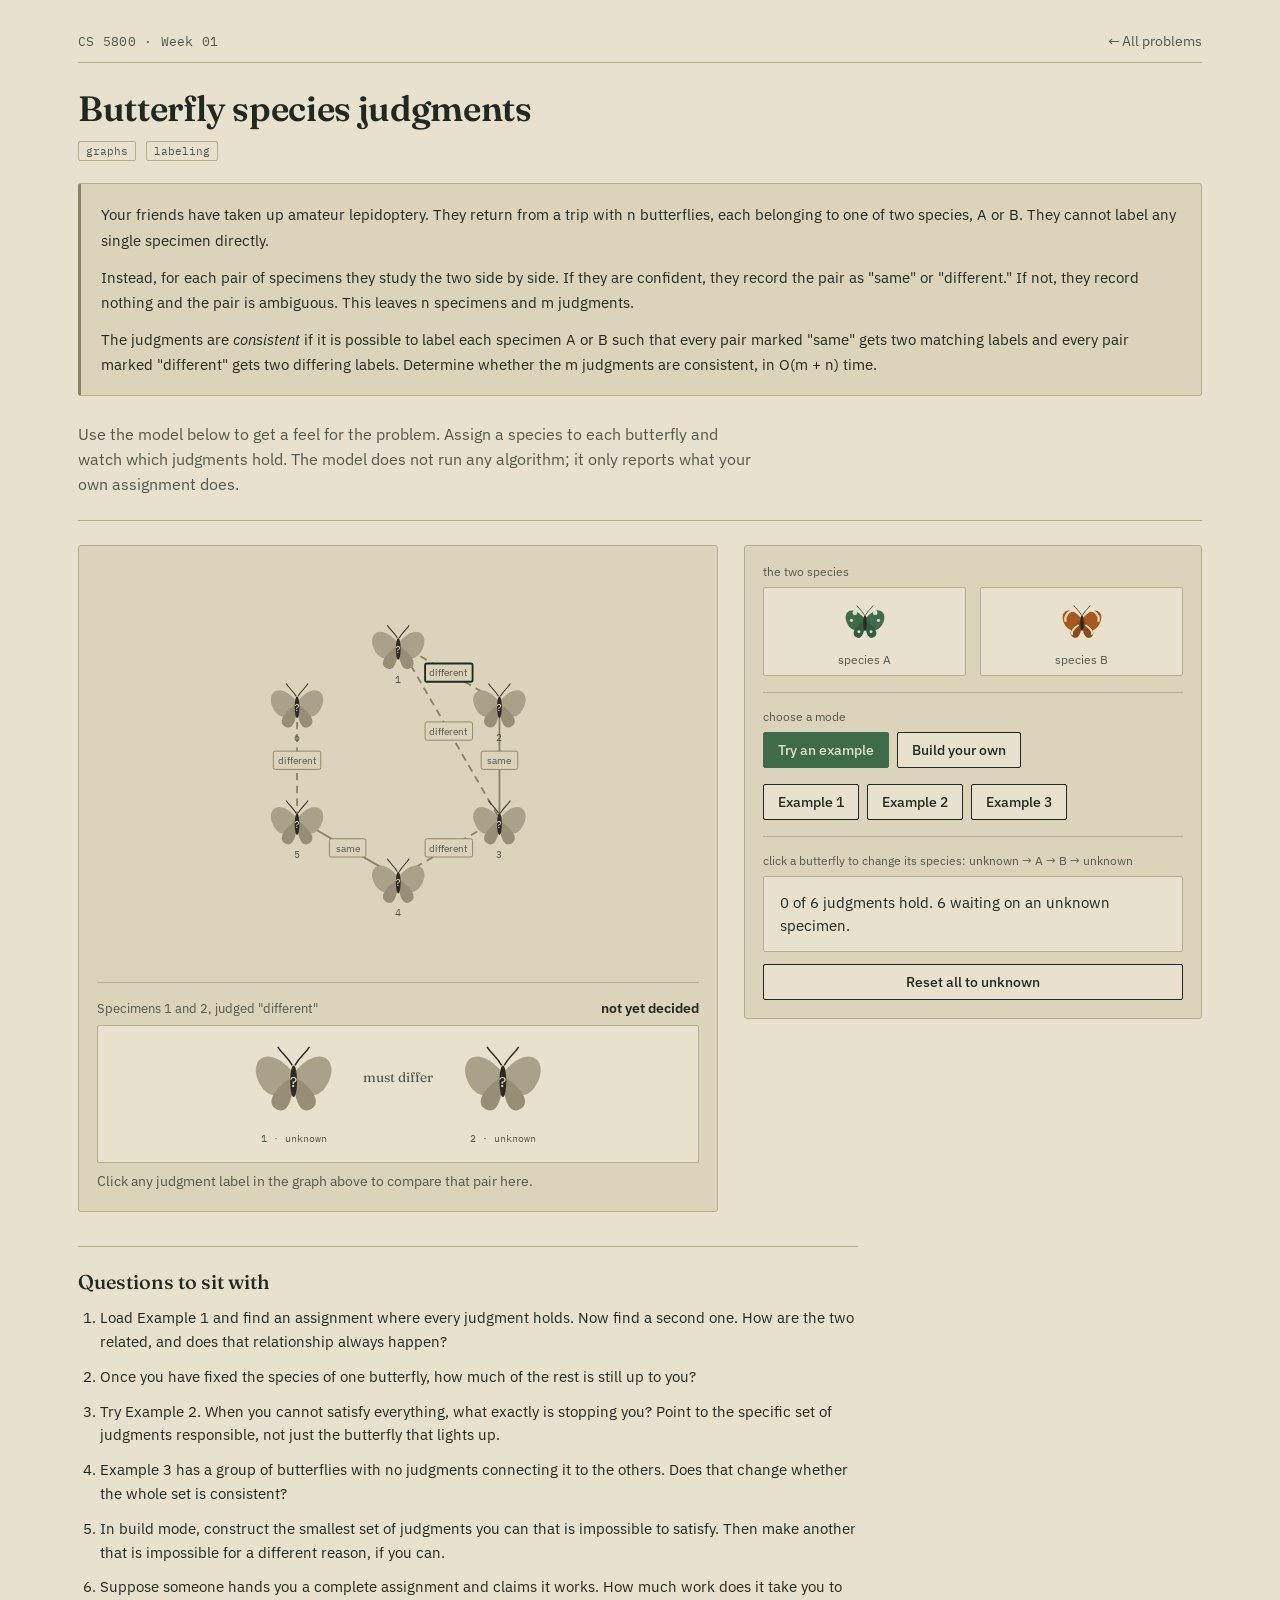
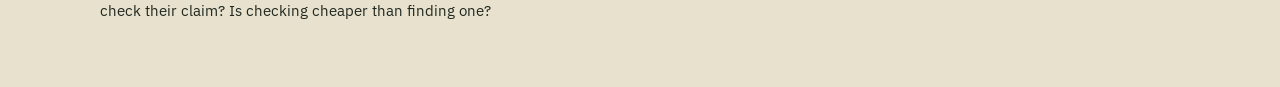
==== problems/week-01-butterflies.html @ 2894a3e3 "Set up CS 5800 recitation visualizations for static deploy The pages referenced a shared/ + problems" ====
<!DOCTYPE html>
<html lang="en">
<head>
<meta charset="UTF-8" />
<meta name="viewport" content="width=device-width, initial-scale=1.0" />
<title>Week 1 — Butterfly species judgments | CS 5800</title>
<meta name="description" content="Week 1: two butterfly species and pairwise same/different judgments. Assign species by hand and see which judgments hold. An interactive model for CS 5800 recitation." />
<meta name="color-scheme" content="light" />
<meta property="og:title" content="Week 1 - Butterfly species judgments | CS 5800" />
<meta property="og:description" content="Week 1: two butterfly species and pairwise same/different judgments. Assign species by hand and see which judgments hold. An interactive model for CS 5800 recitation." />
<meta property="og:type" content="website" />
<link rel="icon" href="../shared/favicon.svg" type="image/svg+xml" />
<link rel="preconnect" href="https://fonts.googleapis.com">
<link rel="preconnect" href="https://fonts.gstatic.com" crossorigin>
<link href="https://fonts.googleapis.com/css2?family=Fraunces:opsz,wght@9..144,400;9..144,500;9..144,600&family=IBM+Plex+Sans:wght@400;500;600&family=IBM+Plex+Mono:wght@400;500&display=swap" rel="stylesheet">
<link rel="stylesheet" href="../shared/site.css">
<style>

  .layout { display: grid; grid-template-columns: 1.4fr 1fr; gap: 26px; align-items: start; }
  @media (max-width: 880px) { .layout { grid-template-columns: 1fr; } }

  svg { width: 100%; height: auto; display: block; }

  .tray { margin-top: 16px; padding-top: 16px; border-top: 1px solid var(--line); }
  .tray-head { display: flex; justify-content: space-between; align-items: baseline; margin-bottom: 8px; }
  .tray-title { font-size: 0.8rem; color: var(--ink-soft); }
  .tray-verdict { font-size: 0.85rem; font-weight: 600; }
  .tray-verdict.holds { color: var(--moss-deep); }
  .tray-verdict.breaks { color: var(--alert); }
  #tray-svg { background: var(--paper); border: 1px solid var(--line); border-radius: 2px; }

  .mode-row { display: flex; gap: 8px; margin-bottom: 16px; }
  button.active.type-different { background: var(--rust); border-color: var(--rust); }
  .example-row, .build-row { display: flex; gap: 8px; flex-wrap: wrap; margin-bottom: 14px; }

  .status-box {
    background: var(--paper); border: 1px solid var(--line); border-radius: 2px;
    padding: 14px 16px; font-size: 0.95rem; line-height: 1.5; margin-bottom: 12px;
  }
  .status-box.all-good { border-color: var(--moss); background: var(--moss-soft); }
  .status-box.has-violation { border-color: var(--alert); background: #F4E3DE; }

  .species-key { display: flex; gap: 14px; margin-bottom: 14px; }
  .species-card {
    flex: 1; background: var(--paper); border: 1px solid var(--line);
    border-radius: 2px; padding: 8px; text-align: center;
  }
  .species-card svg { width: 54px; margin: 0 auto; }
  .species-card span { display: block; font-size: 0.78rem; color: var(--ink-soft); margin-top: 2px; }

  #graph-svg { overflow: visible; }
  #main-layer [tabindex]:focus-visible {
    outline: 2px solid var(--moss-deep);
    outline-offset: 3px;
  }

  #main-layer, #intro-layer { transition: opacity 0.7s ease; }
  .wing-l, .wing-r { transition: fill 0.35s ease, opacity 0.35s ease; }
  .flapping .wing-l, .flapping .wing-r { animation: flap 0.62s ease-in-out infinite; }
  @keyframes flap { 0%,100% { transform: scaleX(1); } 50% { transform: scaleX(0.6); } }

  .conflict-ring { animation: pulse-ring 1.5s ease-in-out infinite; transform-origin: 0px 6px; }
  @keyframes pulse-ring {
    0%, 100% { transform: scale(1); opacity: 0.95; }
    50% { transform: scale(1.12); opacity: 0.45; }
  }

  @media (prefers-reduced-motion: reduce) {
    .flapping .wing-l, .flapping .wing-r, .conflict-ring { animation: none; }
    #main-layer, #intro-layer, .wing-l, .wing-r { transition: none; }
  }

</style>
</head>
<body>
<div class="wrap">

  <div class="sitebar">
    <span class="course-mark">CS 5800 · Week 01</span>
    <a href="../index.html">&larr; All problems</a>
  </div>

  <h1>Butterfly species judgments</h1>
  <div class="meta-strip">
    <span class="tag">graphs</span>
    <span class="tag">labeling</span>
  </div>

  <div class="statement">
    <p>Your friends have taken up amateur lepidoptery. They return from a trip with n butterflies, each belonging to one of two species, A or B. They cannot label any single specimen directly.</p>
    <p>Instead, for each pair of specimens they study the two side by side. If they are confident, they record the pair as "same" or "different." If not, they record nothing and the pair is ambiguous. This leaves n specimens and m judgments.</p>
    <p>The judgments are <em>consistent</em> if it is possible to label each specimen A or B such that every pair marked "same" gets two matching labels and every pair marked "different" gets two differing labels. Determine whether the m judgments are consistent, in O(m + n) time.</p>
  </div>

  <p class="subtitle">Use the model below to get a feel for the problem. Assign a species to each butterfly and watch which judgments hold. The model does not run any algorithm; it only reports what your own assignment does.</p>

  <div class="divider" style="margin:24px 0;"></div>

  <div class="layout">

    <div class="panel">
      <svg id="graph-svg" viewBox="0 0 660 440" role="group"
           aria-label="Specimen graph. Each butterfly is a specimen; each label between two butterflies is a judgment. Tab to a butterfly and press Enter to change its species.">
        <g id="main-layer" style="opacity:0"></g>
        <g id="intro-layer" style="opacity:1" pointer-events="none"></g>
      </svg>

      <div class="tray">
        <div class="tray-head">
          <span class="tray-title" id="tray-title">Side-by-side comparison</span>
          <span class="tray-verdict" id="tray-verdict"></span>
        </div>
        <svg id="tray-svg" viewBox="0 0 660 150" role="img"
             aria-label="Side-by-side comparison of the selected pair of specimens"></svg>
        <p class="hint" style="margin-top:8px;">Click any judgment label in the graph above to compare that pair here.</p>
      </div>
    </div>

    <div class="panel">
      <p class="section-label">the two species</p>
      <div class="species-key">
        <div class="species-card"><svg id="key-a" viewBox="-40 -34 80 78"></svg><span>species A</span></div>
        <div class="species-card"><svg id="key-b" viewBox="-40 -34 80 78"></svg><span>species B</span></div>
      </div>

      <div class="divider"></div>

      <p class="section-label">choose a mode</p>
      <div class="mode-row">
        <button id="mode-examples" class="active">Try an example</button>
        <button id="mode-build">Build your own</button>
      </div>

      <div id="examples-controls">
        <div class="example-row">
          <button id="load-example-1">Example 1</button>
          <button id="load-example-2">Example 2</button>
          <button id="load-example-3">Example 3</button>
        </div>
      </div>

      <div id="build-controls" style="display:none;">
        <div class="build-row">
          <button id="add-node">+ Add butterfly</button>
          <button id="remove-node">- Remove last</button>
          <button id="clear-graph">Clear all</button>
        </div>
        <div class="build-row">
          <button id="edge-same" class="active">Mark pairs: same</button>
          <button id="edge-diff" class="type-different">Mark pairs: different</button>
        </div>
        <p class="hint">Click one butterfly, then another, to record a judgment between them. Repeat the same pair to remove it. Click a single butterfly twice to change its species instead.</p>
      </div>

      <div class="divider"></div>

      <p class="section-label">click a butterfly to change its species: unknown &rarr; A &rarr; B &rarr; unknown</p>
      <div id="status" class="status-box" role="status" aria-live="polite">Nothing assigned yet.</div>
      <button id="clear-labels" style="width:100%;">Reset all to unknown</button>
    </div>

  </div>

  <div class="questions wrap-narrow" style="padding:0;">
    <div class="divider" style="margin:34px 0 22px;"></div>
    <h2>Questions to sit with</h2>
    <ol>
      <li>Load Example 1 and find an assignment where every judgment holds. Now find a second one. How are the two related, and does that relationship always happen?</li>
      <li>Once you have fixed the species of one butterfly, how much of the rest is still up to you?</li>
      <li>Try Example 2. When you cannot satisfy everything, what exactly is stopping you? Point to the specific set of judgments responsible, not just the butterfly that lights up.</li>
      <li>Example 3 has a group of butterflies with no judgments connecting it to the others. Does that change whether the whole set is consistent?</li>
      <li>In build mode, construct the smallest set of judgments you can that is impossible to satisfy. Then make another that is impossible for a different reason, if you can.</li>
      <li>Suppose someone hands you a complete assignment and claims it works. How much work does it take you to check their claim? Is checking cheaper than finding one?</li>
    </ol>
  </div>

</div>

<script>

const NS = 'http://www.w3.org/2000/svg';
const mainLayer = document.getElementById('main-layer');
const introLayer = document.getElementById('intro-layer');
const traySvg = document.getElementById('tray-svg');

let nodes = [];
let edges = [];
let currentMode = 'examples';
let pendingEdgeType = 'same';
let pendingNode = null;
let selectedEdgeKey = null;
let introDone = false;
let focusKey = null;
let layoutMode = 'circle';
let animFrame = null;

const SPECIES = {
  A: { wing: '#3E6B4A', wingLower: '#325A3D', accent: '#CFE3C9', pattern: 'dots' },
  B: { wing: '#A8571E', wingLower: '#8E4716', accent: '#F6E2C4', pattern: 'stripes' },
  unknown: { wing: '#A9A288', wingLower: '#968F76', accent: '#CFC9B2', pattern: 'none' }
};

/* ---------- butterfly drawing ---------- */

function buildButterfly(labelKey, opts) {
  opts = opts || {};
  const sp = SPECIES[labelKey || 'unknown'];
  const g = document.createElementNS(NS, 'g');

  const wings = [
    { d: 'M0,0 C -21,-26 -38,-7 -23,12 C -13,23 -4,11 0,0 Z', cls: 'wing-l', fill: sp.wing, side: -1, upper: true },
    { d: 'M0,0 C 21,-26 38,-7 23,12 C 13,23 4,11 0,0 Z', cls: 'wing-r', fill: sp.wing, side: 1, upper: true },
    { d: 'M0,2 C -15,11 -23,24 -11,28 C -3,30 0,15 0,2 Z', cls: 'wing-l', fill: sp.wingLower, side: -1, upper: false },
    { d: 'M0,2 C 15,11 23,24 11,28 C 3,30 0,15 0,2 Z', cls: 'wing-r', fill: sp.wingLower, side: 1, upper: false }
  ];

  wings.forEach(w => {
    const p = document.createElementNS(NS, 'path');
    p.setAttribute('d', w.d);
    p.setAttribute('fill', w.fill);
    p.classList.add(w.cls);
    g.appendChild(p);
  });

  // species markings: A gets dots, B gets stripes, unknown gets nothing
  if (sp.pattern === 'dots') {
    [[-15, -9, 3.6], [15, -9, 3.6], [-20, 2, 2.4], [20, 2, 2.4], [-9, 19, 2.2], [9, 19, 2.2]].forEach(([cx, cy, r]) => {
      const c = document.createElementNS(NS, 'circle');
      c.setAttribute('cx', cx); c.setAttribute('cy', cy); c.setAttribute('r', r);
      c.setAttribute('fill', sp.accent);
      c.classList.add(cx < 0 ? 'wing-l' : 'wing-r');
      g.appendChild(c);
    });
  } else if (sp.pattern === 'stripes') {
    [-1, 1].forEach(dir => {
      const p1 = document.createElementNS(NS, 'path');
      p1.setAttribute('d', `M${dir * 8},-13 C ${dir * 20},-14 ${dir * 27},-4 ${dir * 24},4`);
      p1.setAttribute('stroke', sp.accent); p1.setAttribute('stroke-width', '3.4'); p1.setAttribute('fill', 'none');
      p1.classList.add(dir < 0 ? 'wing-l' : 'wing-r');
      g.appendChild(p1);
      const p2 = document.createElementNS(NS, 'path');
      p2.setAttribute('d', `M${dir * 5},9 C ${dir * 13},14 ${dir * 17},20 ${dir * 14},24`);
      p2.setAttribute('stroke', sp.accent); p2.setAttribute('stroke-width', '2.6'); p2.setAttribute('fill', 'none');
      p2.classList.add(dir < 0 ? 'wing-l' : 'wing-r');
      g.appendChild(p2);
    });
  }

  const body = document.createElementNS(NS, 'ellipse');
  body.setAttribute('cx', 0); body.setAttribute('cy', 6);
  body.setAttribute('rx', 2.6); body.setAttribute('ry', 12);
  body.setAttribute('fill', '#2B2A24');
  g.appendChild(body);

  [-1, 1].forEach(dir => {
    const ant = document.createElementNS(NS, 'path');
    ant.setAttribute('d', `M${dir},-6 C ${dir * 5},-13 ${dir * 9},-15 ${dir * 12},-20`);
    ant.setAttribute('stroke', '#2B2A24'); ant.setAttribute('stroke-width', 1.1); ant.setAttribute('fill', 'none');
    g.appendChild(ant);
  });

  if (!labelKey && opts.showQuestion !== false) {
    const q = document.createElementNS(NS, 'text');
    q.setAttribute('x', 0); q.setAttribute('y', 10);
    q.setAttribute('text-anchor', 'middle');
    q.setAttribute('font-family', 'IBM Plex Mono, monospace');
    q.setAttribute('font-size', 11); q.setAttribute('fill', '#E7E1CE');
    q.textContent = '?';
    g.appendChild(q);
  }

  return g;
}

/* ---------- layout ---------- */

function circleTargets() {
  const n = nodes.length;
  const cx = 330, cy = 215, r = n <= 1 ? 0 : Math.min(155, 62 + n * 11);
  const out = {};
  nodes.forEach((node, i) => {
    const theta = (2 * Math.PI * i) / Math.max(n, 1) - Math.PI / 2;
    out[node.id] = { x: cx + r * Math.cos(theta), y: cy + r * Math.sin(theta) };
  });
  return out;
}

// snap straight to the circle, skipping any in-flight animation
function layoutNodes() {
  if (animFrame) { cancelAnimationFrame(animFrame); animFrame = null; }
  const targets = circleTargets();
  nodes.forEach(node => { node.x = targets[node.id].x; node.y = targets[node.id].y; });
  layoutMode = 'circle';
}

function bipartiteTargets() {
  const colA = nodes.filter(n => n.label === 'A');
  const colB = nodes.filter(n => n.label === 'B');
  const out = {};
  const place = (list, x) => {
    const top = 75, bottom = 355;
    list.forEach((node, i) => {
      const y = list.length === 1
        ? (top + bottom) / 2
        : top + (bottom - top) * (i / (list.length - 1));
      out[node.id] = { x, y };
    });
  };
  place(colA, 190);
  place(colB, 470);
  return out;
}

const prefersReducedMotion = window.matchMedia
  && window.matchMedia('(prefers-reduced-motion: reduce)').matches;

function animateTo(targets, duration) {
  if (animFrame) { cancelAnimationFrame(animFrame); animFrame = null; }
  const start = {};
  nodes.forEach(n => start[n.id] = { x: n.x, y: n.y });

  if (prefersReducedMotion) {
    nodes.forEach(n => { if (targets[n.id]) { n.x = targets[n.id].x; n.y = targets[n.id].y; } });
    renderGraph();
    return;
  }

  const t0 = performance.now();
  const ease = t => t < 0.5 ? 4 * t * t * t : 1 - Math.pow(-2 * t + 2, 3) / 2;

  function step(now) {
    const p = Math.min((now - t0) / duration, 1);
    const k = ease(p);
    nodes.forEach(n => {
      const s = start[n.id], tgt = targets[n.id];
      if (!s || !tgt) return;
      n.x = s.x + (tgt.x - s.x) * k;
      n.y = s.y + (tgt.y - s.y) * k;
    });
    renderGraph();
    if (p < 1) { animFrame = requestAnimationFrame(step); }
    else { animFrame = null; }
  }
  animFrame = requestAnimationFrame(step);
}

function allJudgmentsHold() {
  return edges.length > 0
    && nodes.every(n => n.label)
    && edges.every(e => edgeStatus(e) === 'satisfied');
}

function checkLayout() {
  const solved = allJudgmentsHold();
  if (solved && layoutMode !== 'bipartite') {
    layoutMode = 'bipartite';
    animateTo(bipartiteTargets(), 1000);
  } else if (!solved && layoutMode !== 'circle') {
    layoutMode = 'circle';
    animateTo(circleTargets(), 750);
  }
}

function edgeKey(a, b) { return a < b ? a + '-' + b : b + '-' + a; }
function findEdge(a, b) { return edges.find(e => edgeKey(e.a, e.b) === edgeKey(a, b)); }
function getNode(id) { return nodes.find(n => n.id === id); }

function edgeStatus(e) {
  const a = getNode(e.a), b = getNode(e.b);
  if (!a || !b || !a.label || !b.label) return 'neutral';
  const ok = e.type === 'same' ? a.label === b.label : a.label !== b.label;
  return ok ? 'satisfied' : 'violated';
}

/* ---------- main render ---------- */

function renderGraph() {
  const hadFocus = mainLayer.contains(document.activeElement);
  mainLayer.innerHTML = '';

  if (layoutMode === 'bipartite') {
    const rule = document.createElementNS(NS, 'line');
    rule.setAttribute('x1', 330); rule.setAttribute('y1', 58);
    rule.setAttribute('x2', 330); rule.setAttribute('y2', 400);
    rule.setAttribute('stroke', '#B7AD8E');
    rule.setAttribute('stroke-width', 1);
    rule.setAttribute('stroke-dasharray', '3,6');
    mainLayer.appendChild(rule);

    [['species A', 190, '#2C4F36'], ['species B', 470, '#7E3F13']].forEach(([txt, x, col]) => {
      const h = document.createElementNS(NS, 'text');
      h.setAttribute('x', x); h.setAttribute('y', 38);
      h.setAttribute('text-anchor', 'middle');
      h.setAttribute('font-family', 'Fraunces, serif');
      h.setAttribute('font-size', 17);
      h.setAttribute('fill', col);
      h.textContent = txt;
      mainLayer.appendChild(h);
    });
  }

  edges.forEach(e => {
    const a = getNode(e.a), b = getNode(e.b);
    if (!a || !b) return;
    const key = edgeKey(e.a, e.b);
    const status = edgeStatus(e);
    let stroke = '#8A8365', width = 2;
    if (status === 'satisfied') { stroke = '#3E6B4A'; width = 3.4; }
    if (status === 'violated') { stroke = '#8E2B1F'; width = 3.8; }

    const line = document.createElementNS(NS, 'line');
    line.setAttribute('x1', a.x); line.setAttribute('y1', a.y);
    line.setAttribute('x2', b.x); line.setAttribute('y2', b.y);
    line.setAttribute('stroke', stroke);
    line.setAttribute('stroke-width', width);
    if (e.type === 'different') line.setAttribute('stroke-dasharray', '8,6');
    mainLayer.appendChild(line);

    // judgment word at midpoint
    const mx = (a.x + b.x) / 2, my = (a.y + b.y) / 2;
    const broken = status === 'violated';
    const labelWord = e.type === 'same' ? 'same' : 'different';
    const plateText = broken ? '✕ ' + labelWord : labelWord;
    const w = (e.type === 'same' ? 40 : 52) + (broken ? 14 : 0);
    const plate = document.createElementNS(NS, 'rect');
    plate.setAttribute('x', mx - w / 2); plate.setAttribute('y', my - 10);
    plate.setAttribute('width', w); plate.setAttribute('height', 20);
    plate.setAttribute('rx', 2);
    plate.setAttribute('fill', broken ? '#F4E3DE' : '#DCD4BA');
    plate.setAttribute('stroke', selectedEdgeKey === key ? '#21281F' : stroke);
    plate.setAttribute('stroke-width', broken || selectedEdgeKey === key ? 2 : 1);
    mainLayer.appendChild(plate);

    const wordText = document.createElementNS(NS, 'text');
    wordText.setAttribute('x', mx); wordText.setAttribute('y', my + 4);
    wordText.setAttribute('text-anchor', 'middle');
    wordText.setAttribute('font-family', 'IBM Plex Sans, sans-serif');
    wordText.setAttribute('font-size', 10.5);
    wordText.setAttribute('font-weight', broken ? '600' : '400');
    wordText.setAttribute('fill', status === 'neutral' ? '#52584C' : stroke);
    wordText.textContent = plateText;
    mainLayer.appendChild(wordText);

    // invisible fat hit area for clicking the judgment
    const hit = document.createElementNS(NS, 'line');
    hit.setAttribute('x1', a.x); hit.setAttribute('y1', a.y);
    hit.setAttribute('x2', b.x); hit.setAttribute('y2', b.y);
    hit.setAttribute('stroke', 'transparent');
    hit.setAttribute('stroke-width', 22);
    hit.setAttribute('pointer-events', 'stroke');
    hit.style.cursor = 'pointer';
    const pick = () => {
      if (!introDone) return;
      focusKey = 'edge:' + key;
      selectedEdgeKey = key;
      renderGraph();
    };
    hit.addEventListener('click', pick);
    hit.setAttribute('tabindex', '0');
    hit.setAttribute('role', 'button');
    hit.dataset.focusKey = 'edge:' + key;
    hit.setAttribute('aria-label',
      `Judgment "${labelWord}" between specimens ${e.a} and ${e.b}. Compare this pair.`);
    hit.addEventListener('keydown', ev => {
      if (ev.key === 'Enter' || ev.key === ' ') { ev.preventDefault(); pick(); }
    });
    mainLayer.appendChild(hit);
  });

  nodes.forEach(node => {
    const g = document.createElementNS(NS, 'g');
    g.setAttribute('transform', `translate(${node.x},${node.y})`);
    g.style.cursor = 'pointer';

    const inViolation = edges.some(e =>
      (e.a === node.id || e.b === node.id) && edgeStatus(e) === 'violated');

    if (inViolation) {
      const ring = document.createElementNS(NS, 'circle');
      ring.setAttribute('cx', 0); ring.setAttribute('cy', 6);
      ring.setAttribute('r', 37);
      ring.setAttribute('fill', '#8E2B1F');
      ring.setAttribute('fill-opacity', '0.13');
      ring.setAttribute('stroke', '#8E2B1F');
      ring.setAttribute('stroke-width', 2.5);
      ring.classList.add('conflict-ring');
      g.appendChild(ring);
    }

    const bfly = buildButterfly(node.label);
    if (pendingNode === node.id) {
      const halo = document.createElementNS(NS, 'circle');
      halo.setAttribute('cx', 0); halo.setAttribute('cy', 6);
      halo.setAttribute('r', 36);
      halo.setAttribute('fill', 'none');
      halo.setAttribute('stroke', '#21281F');
      halo.setAttribute('stroke-width', 1.5);
      halo.setAttribute('stroke-dasharray', '4,4');
      g.appendChild(halo);
    }
    g.appendChild(bfly);

    const tag = document.createElementNS(NS, 'text');
    tag.setAttribute('x', 0); tag.setAttribute('y', 43);
    tag.setAttribute('text-anchor', 'middle');
    tag.setAttribute('font-family', 'IBM Plex Mono, monospace');
    tag.setAttribute('font-size', 11);
    tag.setAttribute('fill', '#52584C');
    tag.textContent = node.id;
    g.appendChild(tag);

    g.addEventListener('click', () => { focusKey = 'node:' + node.id; onNodeClick(node.id); });
    g.setAttribute('tabindex', '0');
    g.setAttribute('role', 'button');
    g.dataset.focusKey = 'node:' + node.id;
    g.setAttribute('aria-label',
      `Specimen ${node.id}, currently ${node.label ? 'species ' + node.label : 'unknown'}` +
      (inViolation ? ', involved in a broken judgment' : '') + '. Change its species.');
    g.addEventListener('keydown', ev => {
      if (ev.key === 'Enter' || ev.key === ' ') {
        ev.preventDefault(); focusKey = 'node:' + node.id; onNodeClick(node.id);
      }
    });
    mainLayer.appendChild(g);
  });

  if (hadFocus) restoreFocus();
  updateStatus();
  renderTray();
}

function restoreFocus() {
  if (!focusKey) return;
  const el = mainLayer.querySelector(`[data-focus-key="${focusKey}"]`);
  if (el) el.focus({ preventScroll: true });
  else focusKey = null;
}

/* ---------- side-by-side comparison tray ---------- */

function renderTray() {
  traySvg.innerHTML = '';
  const titleEl = document.getElementById('tray-title');
  const verdictEl = document.getElementById('tray-verdict');
  verdictEl.className = 'tray-verdict';
  verdictEl.textContent = '';

  let e = edges.find(ed => edgeKey(ed.a, ed.b) === selectedEdgeKey);
  if (!e && edges.length) {
    e = edges[0];
    selectedEdgeKey = edgeKey(e.a, e.b);
  }
  if (!e) {
    titleEl.textContent = 'Record a judgment between two butterflies to compare them here';
    const t = document.createElementNS(NS, 'text');
    t.setAttribute('x', 330); t.setAttribute('y', 80);
    t.setAttribute('text-anchor', 'middle');
    t.setAttribute('font-family', 'IBM Plex Sans, sans-serif');
    t.setAttribute('font-size', 13); t.setAttribute('fill', '#8A8365');
    t.textContent = 'No judgments in this set yet';
    traySvg.appendChild(t);
    return;
  }

  const a = getNode(e.a), b = getNode(e.b);
  if (!a || !b) { titleEl.textContent = 'Side-by-side comparison'; return; }
  const status = edgeStatus(e);
  titleEl.textContent = `Specimens ${a.id} and ${b.id}, judged "${e.type}"`;
  if (status === 'satisfied') { verdictEl.textContent = 'judgment holds'; verdictEl.classList.add('holds'); }
  if (status === 'violated') { verdictEl.textContent = 'judgment broken'; verdictEl.classList.add('breaks'); }
  if (status === 'neutral') verdictEl.textContent = 'not yet decided';

  [[a, 215], [b, 445]].forEach(([node, x]) => {
    const g = document.createElementNS(NS, 'g');
    g.setAttribute('transform', `translate(${x},52) scale(1.45)`);
    g.appendChild(buildButterfly(node.label));
    traySvg.appendChild(g);

    const cap = document.createElementNS(NS, 'text');
    cap.setAttribute('x', x); cap.setAttribute('y', 128);
    cap.setAttribute('text-anchor', 'middle');
    cap.setAttribute('font-family', 'IBM Plex Mono, monospace');
    cap.setAttribute('font-size', 11); cap.setAttribute('fill', '#52584C');
    cap.textContent = `${node.id} · ${node.label ? 'species ' + node.label : 'unknown'}`;
    traySvg.appendChild(cap);
  });

  const between = document.createElementNS(NS, 'text');
  between.setAttribute('x', 330); between.setAttribute('y', 62);
  between.setAttribute('text-anchor', 'middle');
  between.setAttribute('font-family', 'Fraunces, serif');
  between.setAttribute('font-size', 15);
  between.setAttribute('fill', status === 'violated' ? '#8E2B1F' : (status === 'satisfied' ? '#2C4F36' : '#52584C'));
  between.textContent = e.type === 'same' ? 'must match' : 'must differ';
  traySvg.appendChild(between);

  const mark = document.createElementNS(NS, 'text');
  mark.setAttribute('x', 330); mark.setAttribute('y', 92);
  mark.setAttribute('text-anchor', 'middle');
  mark.setAttribute('font-size', 22);
  mark.setAttribute('fill', status === 'violated' ? '#8E2B1F' : '#2C4F36');
  mark.textContent = status === 'satisfied' ? '✓' : (status === 'violated' ? '✕' : '');
  traySvg.appendChild(mark);
}

/* ---------- interaction ---------- */

function onNodeClick(id) {
  if (!introDone) return;
  const node = getNode(id);
  if (currentMode === 'build') {
    if (pendingNode === null) { pendingNode = id; renderGraph(); return; }
    if (pendingNode === id) { pendingNode = null; cycleLabel(node); renderGraph(); checkLayout(); return; }
    const existing = findEdge(pendingNode, id);
    if (existing && existing.type === pendingEdgeType) {
      edges = edges.filter(x => x !== existing);
      if (selectedEdgeKey === edgeKey(existing.a, existing.b)) selectedEdgeKey = null;
    } else if (existing) {
      existing.type = pendingEdgeType;
    } else {
      edges.push({ a: pendingNode, b: id, type: pendingEdgeType });
    }
    pendingNode = null;
    renderGraph();
    checkLayout();
    return;
  }
  cycleLabel(node);
  renderGraph();
  checkLayout();
}

function cycleLabel(node) {
  if (node.label === undefined) node.label = 'A';
  else if (node.label === 'A') node.label = 'B';
  else node.label = undefined;
}

function updateStatus() {
  const box = document.getElementById('status');
  box.classList.remove('all-good', 'has-violation');
  if (edges.length === 0) {
    box.textContent = nodes.length ? 'No judgments recorded in this set.' : 'No specimens yet.';
    return;
  }
  let sat = 0, vio = 0, neu = 0;
  edges.forEach(e => {
    const s = edgeStatus(e);
    if (s === 'satisfied') sat++; else if (s === 'violated') vio++; else neu++;
  });
  const unknown = nodes.filter(n => !n.label).length;
  let text = `${sat} of ${edges.length} judgments hold.`;
  if (vio) text += ` ${vio} broken.`;
  if (neu) text += ` ${neu} waiting on an unknown specimen.`;
  if (!vio && !neu && unknown) text += ` ${unknown} specimen${unknown > 1 ? 's' : ''} still unknown.`;
  if (!vio && !neu && !unknown) text = `All ${edges.length} judgments hold with this assignment.`;
  box.textContent = text;
  if (vio) box.classList.add('has-violation');
  else if (!neu) box.classList.add('all-good');
}

/* ---------- intro animation ---------- */

function playIntro() {
  introLayer.innerHTML = '';
  nodes.forEach(node => {
    const g = document.createElementNS(NS, 'g');
    g.setAttribute('transform', `translate(${node.x},${node.y})`);
    g.classList.add('flapping');
    g.appendChild(buildButterfly(undefined, { showQuestion: false }));
    introLayer.appendChild(g);
  });
  introLayer.style.opacity = '1';
  mainLayer.style.opacity = '0';
  renderGraph();
  setTimeout(() => {
    introLayer.style.opacity = '0';
    mainLayer.style.opacity = '1';
    introDone = true;
    setTimeout(() => { introLayer.innerHTML = ''; }, 750);
  }, 1500);
}

/* ---------- species key ---------- */

function renderKey() {
  ['A', 'B'].forEach(sp => {
    const target = document.getElementById('key-' + sp.toLowerCase());
    target.innerHTML = '';
    target.appendChild(buildButterfly(sp));
  });
}

/* ---------- examples ---------- */

function setExample1() {
  nodes = [1, 2, 3, 4, 5, 6].map(id => ({ id, label: undefined }));
  edges = [
    { a: 1, b: 2, type: 'different' },
    { a: 2, b: 3, type: 'same' },
    { a: 1, b: 3, type: 'different' },
    { a: 3, b: 4, type: 'different' },
    { a: 4, b: 5, type: 'same' },
    { a: 5, b: 6, type: 'different' }
  ];
  afterLoad();
}

function setExample2() {
  nodes = [1, 2, 3, 4, 5].map(id => ({ id, label: undefined }));
  edges = [
    { a: 1, b: 2, type: 'different' },
    { a: 2, b: 3, type: 'different' },
    { a: 1, b: 3, type: 'different' },
    { a: 3, b: 4, type: 'same' },
    { a: 4, b: 5, type: 'different' }
  ];
  afterLoad();
}

function setExample3() {
  nodes = [1, 2, 3, 4, 5, 6, 7].map(id => ({ id, label: undefined }));
  edges = [
    { a: 1, b: 2, type: 'same' },
    { a: 2, b: 3, type: 'different' },
    { a: 3, b: 4, type: 'same' },
    { a: 4, b: 5, type: 'different' },
    { a: 5, b: 1, type: 'same' },
    { a: 6, b: 7, type: 'different' }
  ];
  afterLoad();
}

function afterLoad() {
  pendingNode = null;
  selectedEdgeKey = edges.length ? edgeKey(edges[0].a, edges[0].b) : null;
  layoutNodes();
  renderGraph();
}

document.getElementById('load-example-1').addEventListener('click', setExample1);
document.getElementById('load-example-2').addEventListener('click', setExample2);
document.getElementById('load-example-3').addEventListener('click', setExample3);

document.getElementById('mode-examples').addEventListener('click', () => setMode('examples'));
document.getElementById('mode-build').addEventListener('click', () => setMode('build'));

function setMode(mode) {
  currentMode = mode;
  pendingNode = null;
  document.getElementById('mode-examples').classList.toggle('active', mode === 'examples');
  document.getElementById('mode-build').classList.toggle('active', mode === 'build');
  document.getElementById('examples-controls').style.display = mode === 'examples' ? 'block' : 'none';
  document.getElementById('build-controls').style.display = mode === 'build' ? 'block' : 'none';
  renderGraph();
}

document.getElementById('add-node').addEventListener('click', () => {
  const nextId = nodes.length ? Math.max(...nodes.map(n => n.id)) + 1 : 1;
  nodes.push({ id: nextId, label: undefined });
  layoutNodes(); renderGraph(); checkLayout();
});
document.getElementById('remove-node').addEventListener('click', () => {
  if (!nodes.length) return;
  const lastId = nodes[nodes.length - 1].id;
  nodes = nodes.slice(0, -1);
  edges = edges.filter(e => e.a !== lastId && e.b !== lastId);
  if (!edges.some(e => edgeKey(e.a, e.b) === selectedEdgeKey)) {
    selectedEdgeKey = edges.length ? edgeKey(edges[0].a, edges[0].b) : null;
  }
  layoutNodes(); renderGraph(); checkLayout();
});
document.getElementById('clear-graph').addEventListener('click', () => {
  nodes = []; edges = []; pendingNode = null; selectedEdgeKey = null;
  renderGraph();
});
document.getElementById('clear-labels').addEventListener('click', () => {
  nodes.forEach(n => n.label = undefined);
  layoutNodes();
  renderGraph();
  checkLayout();
});
document.getElementById('edge-same').addEventListener('click', () => {
  pendingEdgeType = 'same';
  document.getElementById('edge-same').classList.add('active');
  document.getElementById('edge-diff').classList.remove('active');
});
document.getElementById('edge-diff').addEventListener('click', () => {
  pendingEdgeType = 'different';
  document.getElementById('edge-diff').classList.add('active');
  document.getElementById('edge-same').classList.remove('active');
});

renderKey();
setExample1();
if (prefersReducedMotion) {
  introLayer.innerHTML = '';
  introLayer.style.opacity = '0';
  mainLayer.style.opacity = '1';
  introDone = true;
} else {
  playIntro();
}

</script>
</body>
</html>
---- shared/site.css ----
/* CS 5800 recitation visualizations — shared styles */

:root {
  --paper: #E7E1CE;
  --paper-deep: #DCD4BA;
  --ink: #21281F;
  --ink-soft: #52584C;
  --moss: #3E6B4A;
  --moss-deep: #2C4F36;
  --moss-soft: #DCE7DD;
  --rust: #A8571E;
  --rust-deep: #7E3F13;
  --rust-soft: #F1DFCC;
  --line: #B7AD8E;
  --alert: #8E2B1F;
  --neutral-line: #8A8365;
  --unknown: #A9A288;
}

* { box-sizing: border-box; }

html, body {
  margin: 0;
  padding: 0;
  background: var(--paper);
  color: var(--ink);
  font-family: 'IBM Plex Sans', sans-serif;
}

.wrap { max-width: 1180px; margin: 0 auto; padding: 32px 28px 64px; }
.wrap-narrow { max-width: 780px; }

/* ---- site chrome ---- */

.sitebar {
  display: flex;
  justify-content: space-between;
  align-items: baseline;
  gap: 16px;
  padding-bottom: 12px;
  margin-bottom: 26px;
  border-bottom: 1px solid var(--line);
  flex-wrap: wrap;
}

.sitebar a { color: var(--ink-soft); text-decoration: none; font-size: 0.85rem; }
.sitebar a:hover { color: var(--ink); text-decoration: underline; }

.course-mark {
  font-family: 'IBM Plex Mono', monospace;
  font-size: 0.82rem;
  color: var(--ink-soft);
  letter-spacing: 0.02em;
}

h1 {
  font-family: 'Fraunces', serif;
  font-weight: 600;
  font-optical-sizing: auto;
  font-size: 2.2rem;
  margin: 0 0 8px;
  letter-spacing: -0.01em;
  line-height: 1.15;
}

h2 {
  font-family: 'Fraunces', serif;
  font-weight: 500;
  font-size: 1.25rem;
  margin: 0 0 12px;
}

.subtitle {
  font-size: 1rem;
  color: var(--ink-soft);
  max-width: 680px;
  line-height: 1.55;
  margin: 0;
}

.panel {
  background: var(--paper-deep);
  border: 1px solid var(--line);
  border-radius: 3px;
  padding: 18px;
}

.divider { border-top: 1px solid var(--line); margin: 16px 0; }

.section-label { font-size: 0.75rem; color: var(--ink-soft); margin: 0 0 8px; }

.hint { font-size: 0.85rem; color: var(--ink-soft); line-height: 1.6; margin: 0; }
.hint + .hint { margin-top: 8px; }

button {
  font-family: 'IBM Plex Sans', sans-serif;
  font-size: 0.85rem;
  font-weight: 500;
  border: 1px solid var(--ink);
  background: var(--paper);
  color: var(--ink);
  padding: 8px 14px;
  border-radius: 2px;
  cursor: pointer;
  transition: background 0.15s ease, color 0.15s ease;
}
button:hover:not(:disabled) { background: var(--ink); color: var(--paper); }
button:focus-visible, a:focus-visible { outline: 2px solid var(--moss-deep); outline-offset: 2px; }
button.active { background: var(--moss); color: var(--paper); border-color: var(--moss); }

/* ---- topic tags ---- */

.tag {
  display: inline-block;
  font-family: 'IBM Plex Mono', monospace;
  font-size: 0.7rem;
  padding: 2px 7px;
  border: 1px solid var(--line);
  border-radius: 2px;
  color: var(--ink-soft);
  background: var(--paper);
  white-space: nowrap;
}

/* ---- index listing ---- */

.filter-row {
  display: flex;
  gap: 8px;
  flex-wrap: wrap;
  align-items: center;
  margin-bottom: 4px;
}

.filter-chip {
  font-family: 'IBM Plex Mono', monospace;
  font-size: 0.74rem;
  padding: 5px 11px;
  border: 1px solid var(--line);
  background: transparent;
  color: var(--ink-soft);
  border-radius: 2px;
  cursor: pointer;
}
.filter-chip:hover { background: var(--paper-deep); color: var(--ink); }
.filter-chip.on { background: var(--ink); color: var(--paper); border-color: var(--ink); }

.problem-list { margin-top: 26px; border-top: 1px solid var(--line); }

.problem-row {
  display: grid;
  grid-template-columns: 74px 1fr auto;
  gap: 18px;
  align-items: baseline;
  padding: 20px 4px;
  border-bottom: 1px solid var(--line);
  text-decoration: none;
  color: inherit;
}
.problem-row:hover { background: var(--paper-deep); }

.week-no {
  font-family: 'IBM Plex Mono', monospace;
  font-size: 0.78rem;
  color: var(--ink-soft);
  padding-top: 3px;
}

.problem-title {
  font-family: 'Fraunces', serif;
  font-size: 1.16rem;
  font-weight: 500;
  margin: 0 0 5px;
}

.problem-blurb {
  font-size: 0.89rem;
  color: var(--ink-soft);
  line-height: 1.5;
  margin: 0 0 9px;
  max-width: 62ch;
}

.row-tags { display: flex; gap: 6px; flex-wrap: wrap; }

.row-cue { font-size: 0.82rem; color: var(--ink-soft); white-space: nowrap; padding-top: 4px; }
.problem-row:hover .row-cue { color: var(--ink); }

.empty-note { padding: 28px 4px; color: var(--ink-soft); font-size: 0.9rem; }

@media (max-width: 620px) {
  .problem-row { grid-template-columns: 56px 1fr; }
  .row-cue { display: none; }
}

/* ---- problem page: statement + questions ---- */

.statement {
  background: var(--paper-deep);
  border: 1px solid var(--line);
  border-left: 3px solid var(--neutral-line);
  border-radius: 3px;
  padding: 18px 20px;
  margin-bottom: 26px;
}
.statement p { margin: 0 0 12px; line-height: 1.65; font-size: 0.95rem; }
.statement p:last-child { margin-bottom: 0; }

.questions { margin-top: 30px; }
.questions ol { margin: 0; padding-left: 22px; }
.questions li { margin-bottom: 11px; line-height: 1.6; font-size: 0.93rem; }
.questions li:last-child { margin-bottom: 0; }

.meta-strip {
  display: flex;
  gap: 10px;
  align-items: center;
  flex-wrap: wrap;
  margin: 12px 0 22px;
}
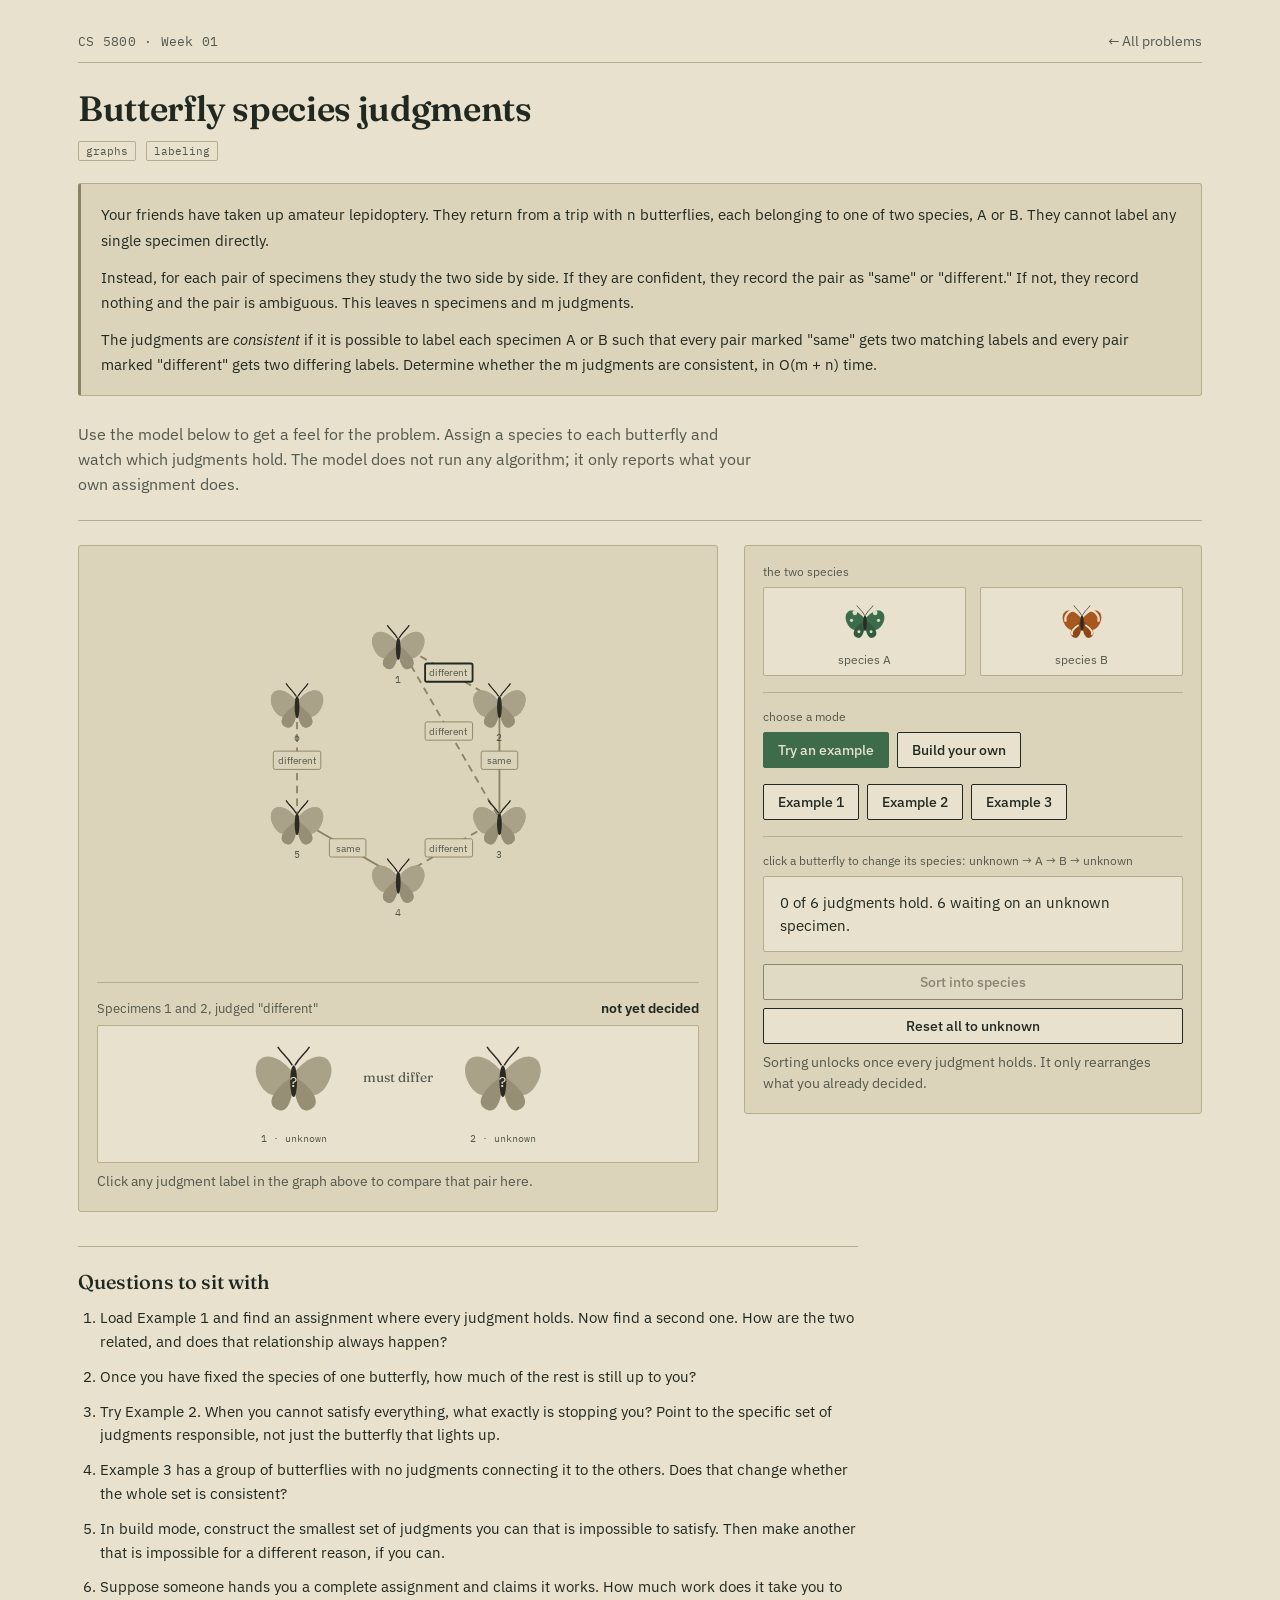
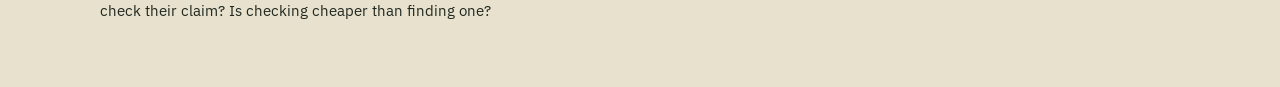
==== commit 7c1ce1d8: "Gate the two-group split behind a button instead of auto-revealing it The layout rearranged itself i" ====
--- a/problems/week-01-butterflies.html
+++ b/problems/week-01-butterflies.html
@@ -156,7 +156,9 @@
 
       <p class="section-label">click a butterfly to change its species: unknown &rarr; A &rarr; B &rarr; unknown</p>
       <div id="status" class="status-box" role="status" aria-live="polite">Nothing assigned yet.</div>
+      <button id="reveal-split" style="width:100%;margin-bottom:8px;" disabled>Sort into species</button>
       <button id="clear-labels" style="width:100%;">Reset all to unknown</button>
+      <p class="hint" style="margin-top:8px;">Sorting unlocks once every judgment holds. It only rearranges what you already decided.</p>
     </div>
 
   </div>
@@ -350,15 +352,42 @@
     && edges.every(e => edgeStatus(e) === 'satisfied');
 }
 
+/* Splitting the specimens into their two groups is the insight of the whole
+   problem, so it is never automatic -- it waits for a deliberate click. This
+   only retreats from the split if the assignment stops working, since the
+   two labelled columns would otherwise be claiming something false. */
 function checkLayout() {
-  const solved = allJudgmentsHold();
-  if (solved && layoutMode !== 'bipartite') {
+  if (!allJudgmentsHold() && layoutMode !== 'circle') {
+    layoutMode = 'circle';
+    animateTo(circleTargets(), 750);
+  }
+}
+
+function toggleSplit() {
+  if (!allJudgmentsHold()) return;
+  if (layoutMode === 'bipartite') {
+    layoutMode = 'circle';
+    animateTo(circleTargets(), 750);
+  } else {
     layoutMode = 'bipartite';
     animateTo(bipartiteTargets(), 1000);
-  } else if (!solved && layoutMode !== 'circle') {
-    layoutMode = 'circle';
-    animateTo(circleTargets(), 750);
-  }
+  }
+}
+
+// Called from renderGraph, so every code path keeps the button in sync.
+// Writes are guarded because the layout animation re-renders each frame.
+function updateSplitButton() {
+  const btn = document.getElementById('reveal-split');
+  const solved = allJudgmentsHold();
+  const split = layoutMode === 'bipartite';
+  const label = split ? 'Back to the circle' : 'Sort into species';
+  if (btn.disabled === solved) btn.disabled = !solved;
+  if (btn.textContent !== label) btn.textContent = label;
+  btn.classList.toggle('active', split);
+  const help = solved
+    ? (split ? 'Return the specimens to a circle' : 'Rearrange the specimens into their two groups')
+    : 'Available once every judgment holds';
+  if (btn.title !== help) btn.title = help;
 }
 
 function edgeKey(a, b) { return a < b ? a + '-' + b : b + '-' + a; }
@@ -526,6 +555,7 @@
 
   if (hadFocus) restoreFocus();
   updateStatus();
+  updateSplitButton();
   renderTray();
 }
 
@@ -774,6 +804,7 @@
   nodes = []; edges = []; pendingNode = null; selectedEdgeKey = null;
   renderGraph();
 });
+document.getElementById('reveal-split').addEventListener('click', toggleSplit);
 document.getElementById('clear-labels').addEventListener('click', () => {
   nodes.forEach(n => n.label = undefined);
   layoutNodes();
--- a/shared/site.css
+++ b/shared/site.css
@@ -105,6 +105,7 @@
   transition: background 0.15s ease, color 0.15s ease;
 }
 button:hover:not(:disabled) { background: var(--ink); color: var(--paper); }
+button:disabled { opacity: 0.45; cursor: not-allowed; }
 button:focus-visible, a:focus-visible { outline: 2px solid var(--moss-deep); outline-offset: 2px; }
 button.active { background: var(--moss); color: var(--paper); border-color: var(--moss); }
 
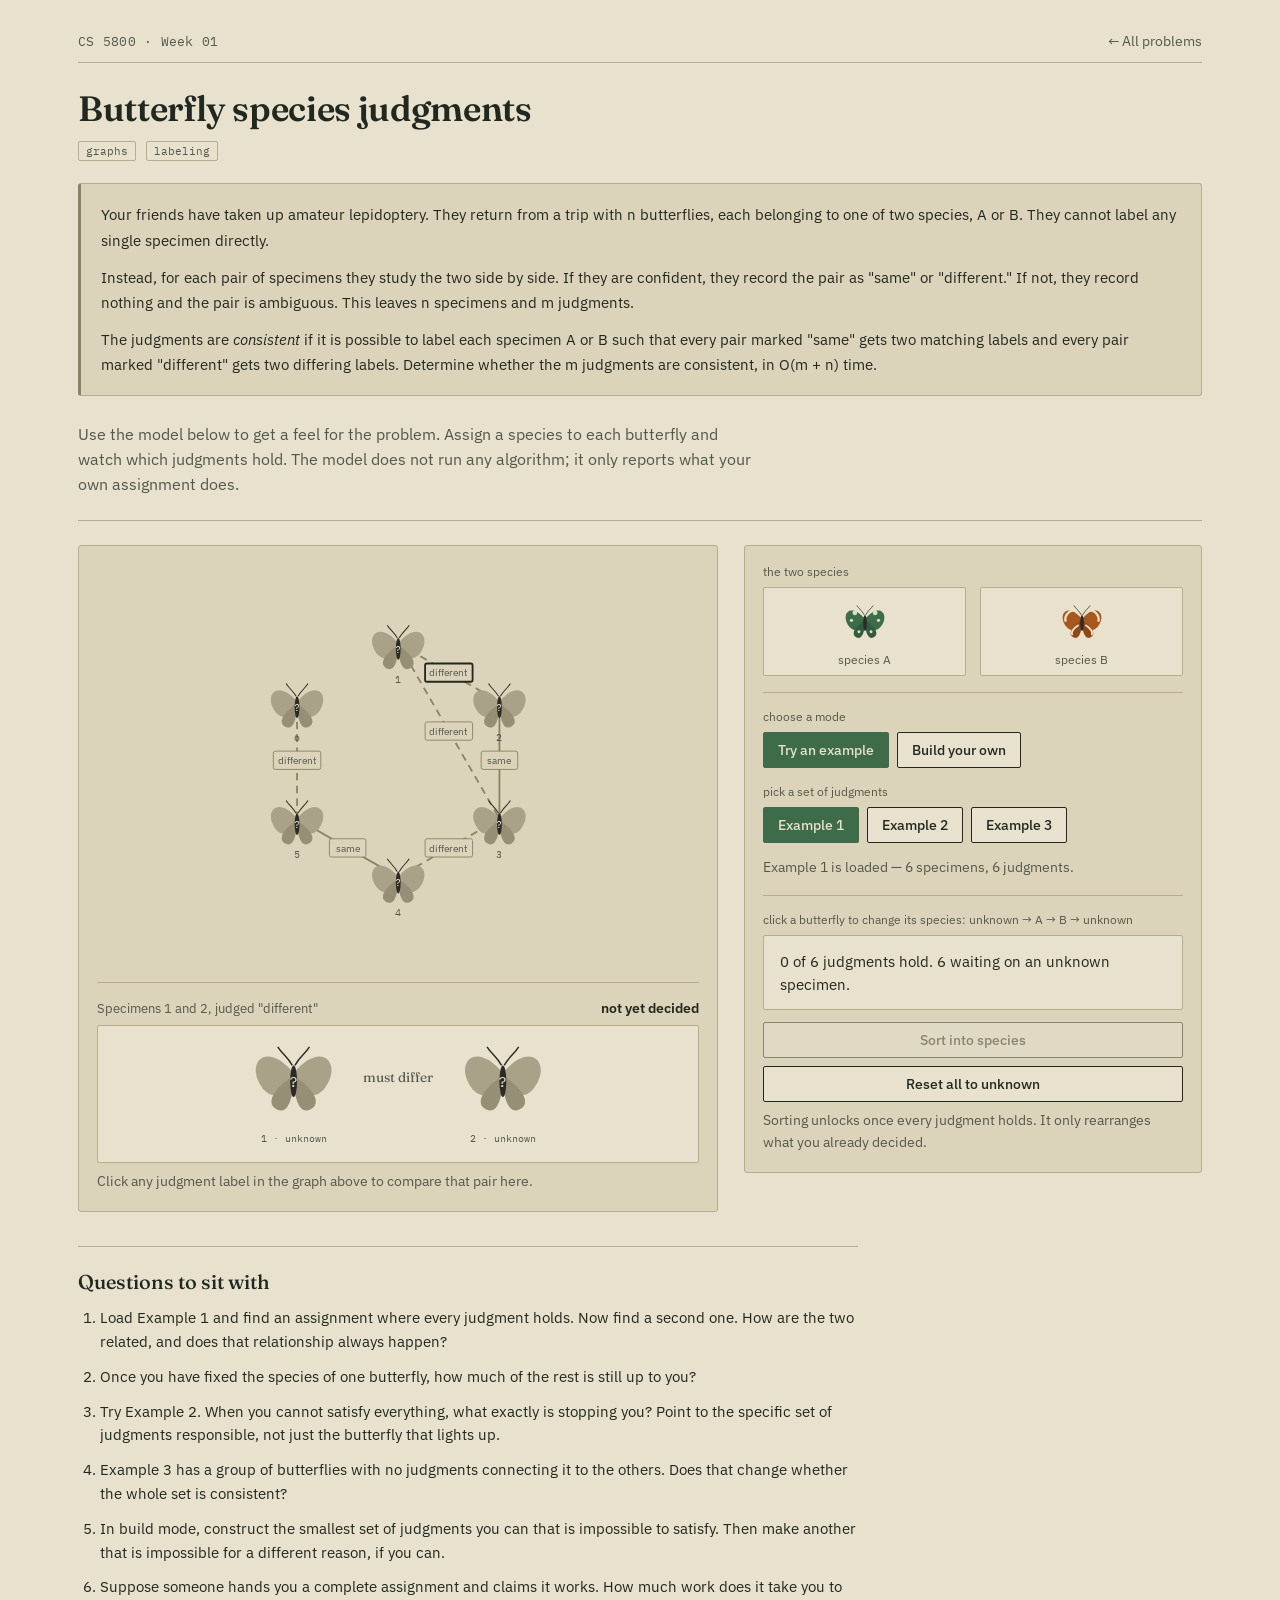
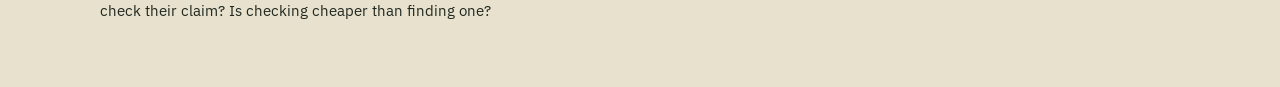
==== commit ecae954f: "Show which example is loaded on both problem pages The example buttons gave no feedback, so after a " ====
--- a/problems/week-01-butterflies.html
+++ b/problems/week-01-butterflies.html
@@ -132,11 +132,13 @@
       </div>
 
       <div id="examples-controls">
-        <div class="example-row">
-          <button id="load-example-1">Example 1</button>
-          <button id="load-example-2">Example 2</button>
-          <button id="load-example-3">Example 3</button>
+        <p class="section-label">pick a set of judgments</p>
+        <div class="example-row" role="group" aria-label="Choose a set of judgments">
+          <button id="load-example-1" aria-pressed="false">Example 1</button>
+          <button id="load-example-2" aria-pressed="false">Example 2</button>
+          <button id="load-example-3" aria-pressed="false">Example 3</button>
         </div>
+        <p class="hint" id="set-caption"></p>
       </div>
 
       <div id="build-controls" style="display:none;">
@@ -193,6 +195,7 @@
 let selectedEdgeKey = null;
 let introDone = false;
 let focusKey = null;
+let activeExample = null;  // null once the set has been edited by hand
 let layoutMode = 'circle';
 let animFrame = null;
 
@@ -376,6 +379,24 @@
 
 // Called from renderGraph, so every code path keeps the button in sync.
 // Writes are guarded because the layout animation re-renders each frame.
+/* Which example is loaded is easy to lose track of once you start clicking,
+   so mark it on the button and spell out what is actually on screen. The
+   examples stay numbered rather than named -- calling one "the inconsistent
+   one" would answer question 3 before anyone had opened it. */
+function updateExampleUI() {
+  for (let i = 1; i <= 3; i++) {
+    const b = document.getElementById('load-example-' + i);
+    const on = activeExample === i;
+    b.classList.toggle('active', on);
+    b.setAttribute('aria-pressed', on ? 'true' : 'false');
+  }
+  const plural = (n, word) => n + ' ' + word + (n === 1 ? '' : 's');
+  const what = plural(nodes.length, 'specimen') + ', ' + plural(edges.length, 'judgment');
+  document.getElementById('set-caption').textContent = activeExample
+    ? 'Example ' + activeExample + ' is loaded — ' + what + '.'
+    : 'Your own set — ' + what + '.';
+}
+
 function updateSplitButton() {
   const btn = document.getElementById('reveal-split');
   const solved = allJudgmentsHold();
@@ -556,6 +577,7 @@
   if (hadFocus) restoreFocus();
   updateStatus();
   updateSplitButton();
+  updateExampleUI();
   renderTray();
 }
 
@@ -651,6 +673,7 @@
       edges.push({ a: pendingNode, b: id, type: pendingEdgeType });
     }
     pendingNode = null;
+    activeExample = null;
     renderGraph();
     checkLayout();
     return;
@@ -733,7 +756,7 @@
     { a: 4, b: 5, type: 'same' },
     { a: 5, b: 6, type: 'different' }
   ];
-  afterLoad();
+  afterLoad(1);
 }
 
 function setExample2() {
@@ -745,7 +768,7 @@
     { a: 3, b: 4, type: 'same' },
     { a: 4, b: 5, type: 'different' }
   ];
-  afterLoad();
+  afterLoad(2);
 }
 
 function setExample3() {
@@ -758,10 +781,11 @@
     { a: 5, b: 1, type: 'same' },
     { a: 6, b: 7, type: 'different' }
   ];
-  afterLoad();
-}
-
-function afterLoad() {
+  afterLoad(3);
+}
+
+function afterLoad(which) {
+  activeExample = which;
   pendingNode = null;
   selectedEdgeKey = edges.length ? edgeKey(edges[0].a, edges[0].b) : null;
   layoutNodes();
@@ -788,6 +812,7 @@
 document.getElementById('add-node').addEventListener('click', () => {
   const nextId = nodes.length ? Math.max(...nodes.map(n => n.id)) + 1 : 1;
   nodes.push({ id: nextId, label: undefined });
+  activeExample = null;
   layoutNodes(); renderGraph(); checkLayout();
 });
 document.getElementById('remove-node').addEventListener('click', () => {
@@ -798,10 +823,12 @@
   if (!edges.some(e => edgeKey(e.a, e.b) === selectedEdgeKey)) {
     selectedEdgeKey = edges.length ? edgeKey(edges[0].a, edges[0].b) : null;
   }
+  activeExample = null;
   layoutNodes(); renderGraph(); checkLayout();
 });
 document.getElementById('clear-graph').addEventListener('click', () => {
   nodes = []; edges = []; pendingNode = null; selectedEdgeKey = null;
+  activeExample = null;
   renderGraph();
 });
 document.getElementById('reveal-split').addEventListener('click', toggleSplit);
